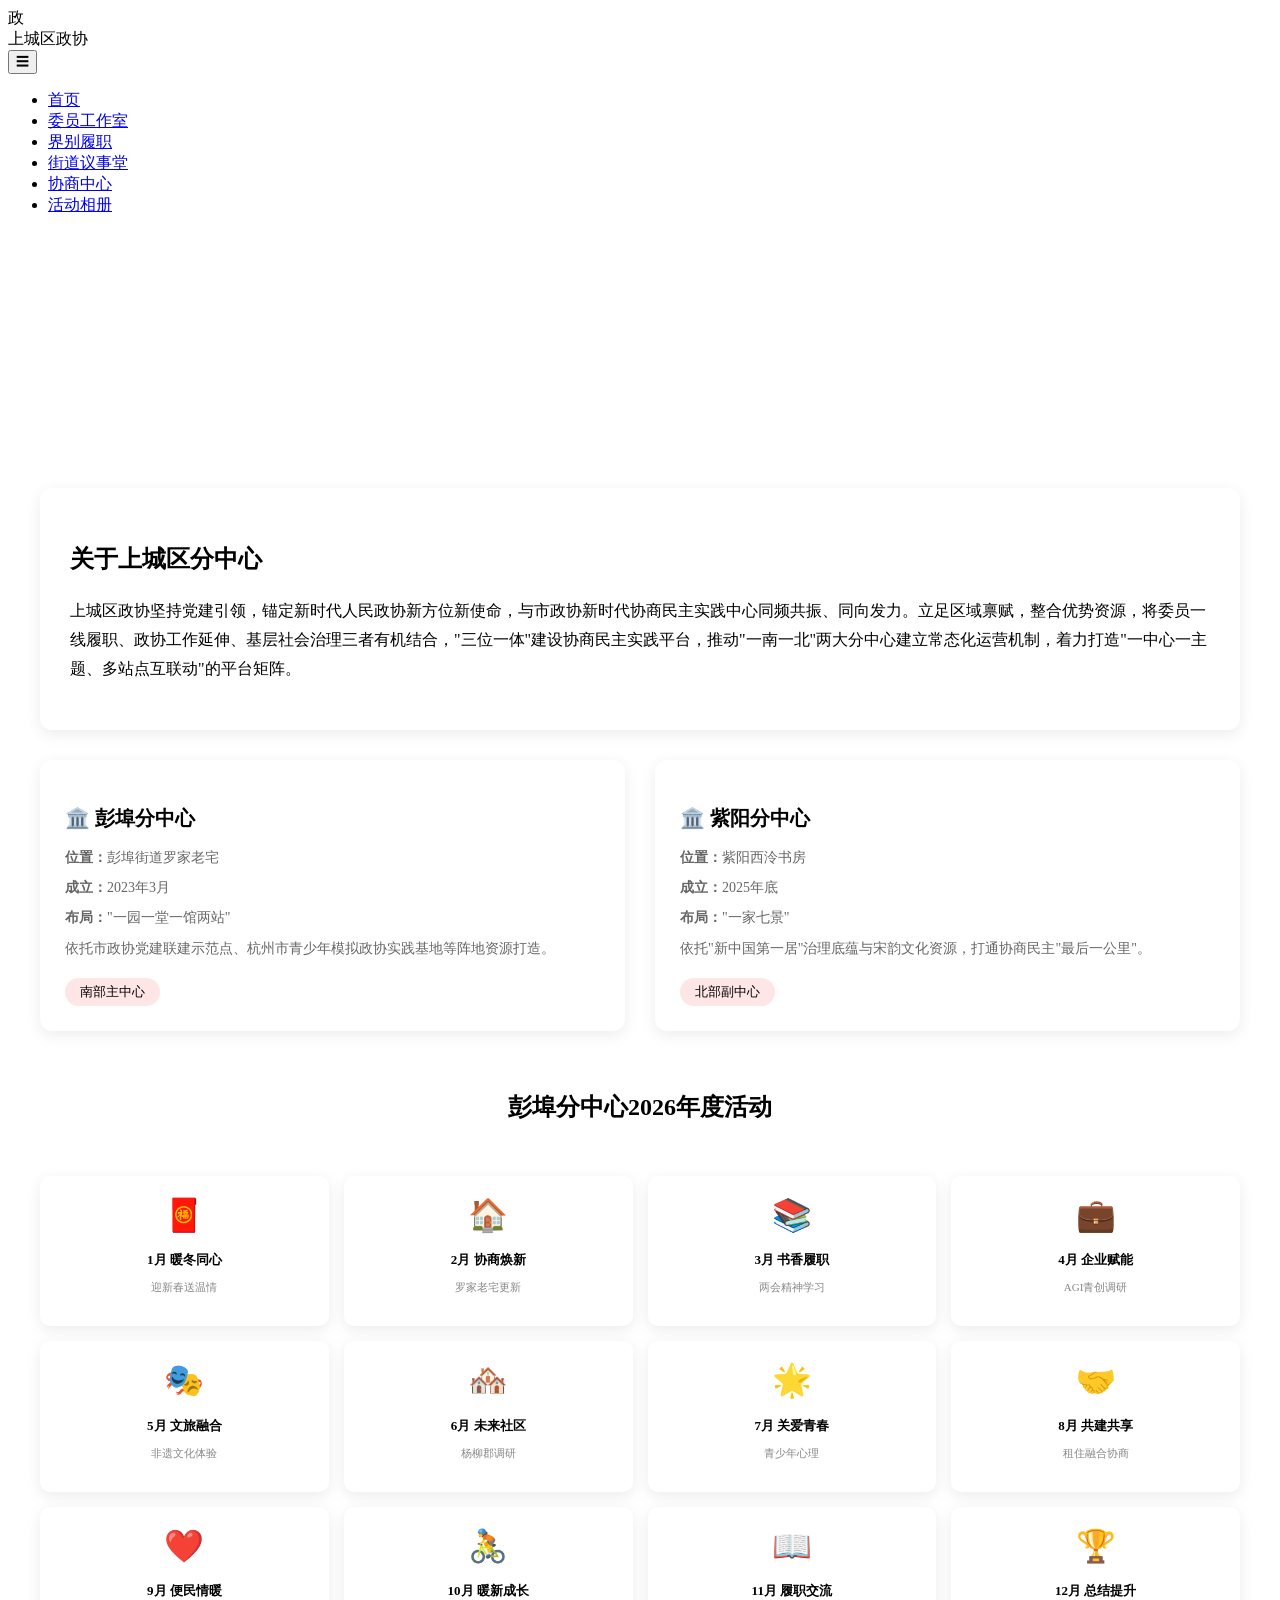
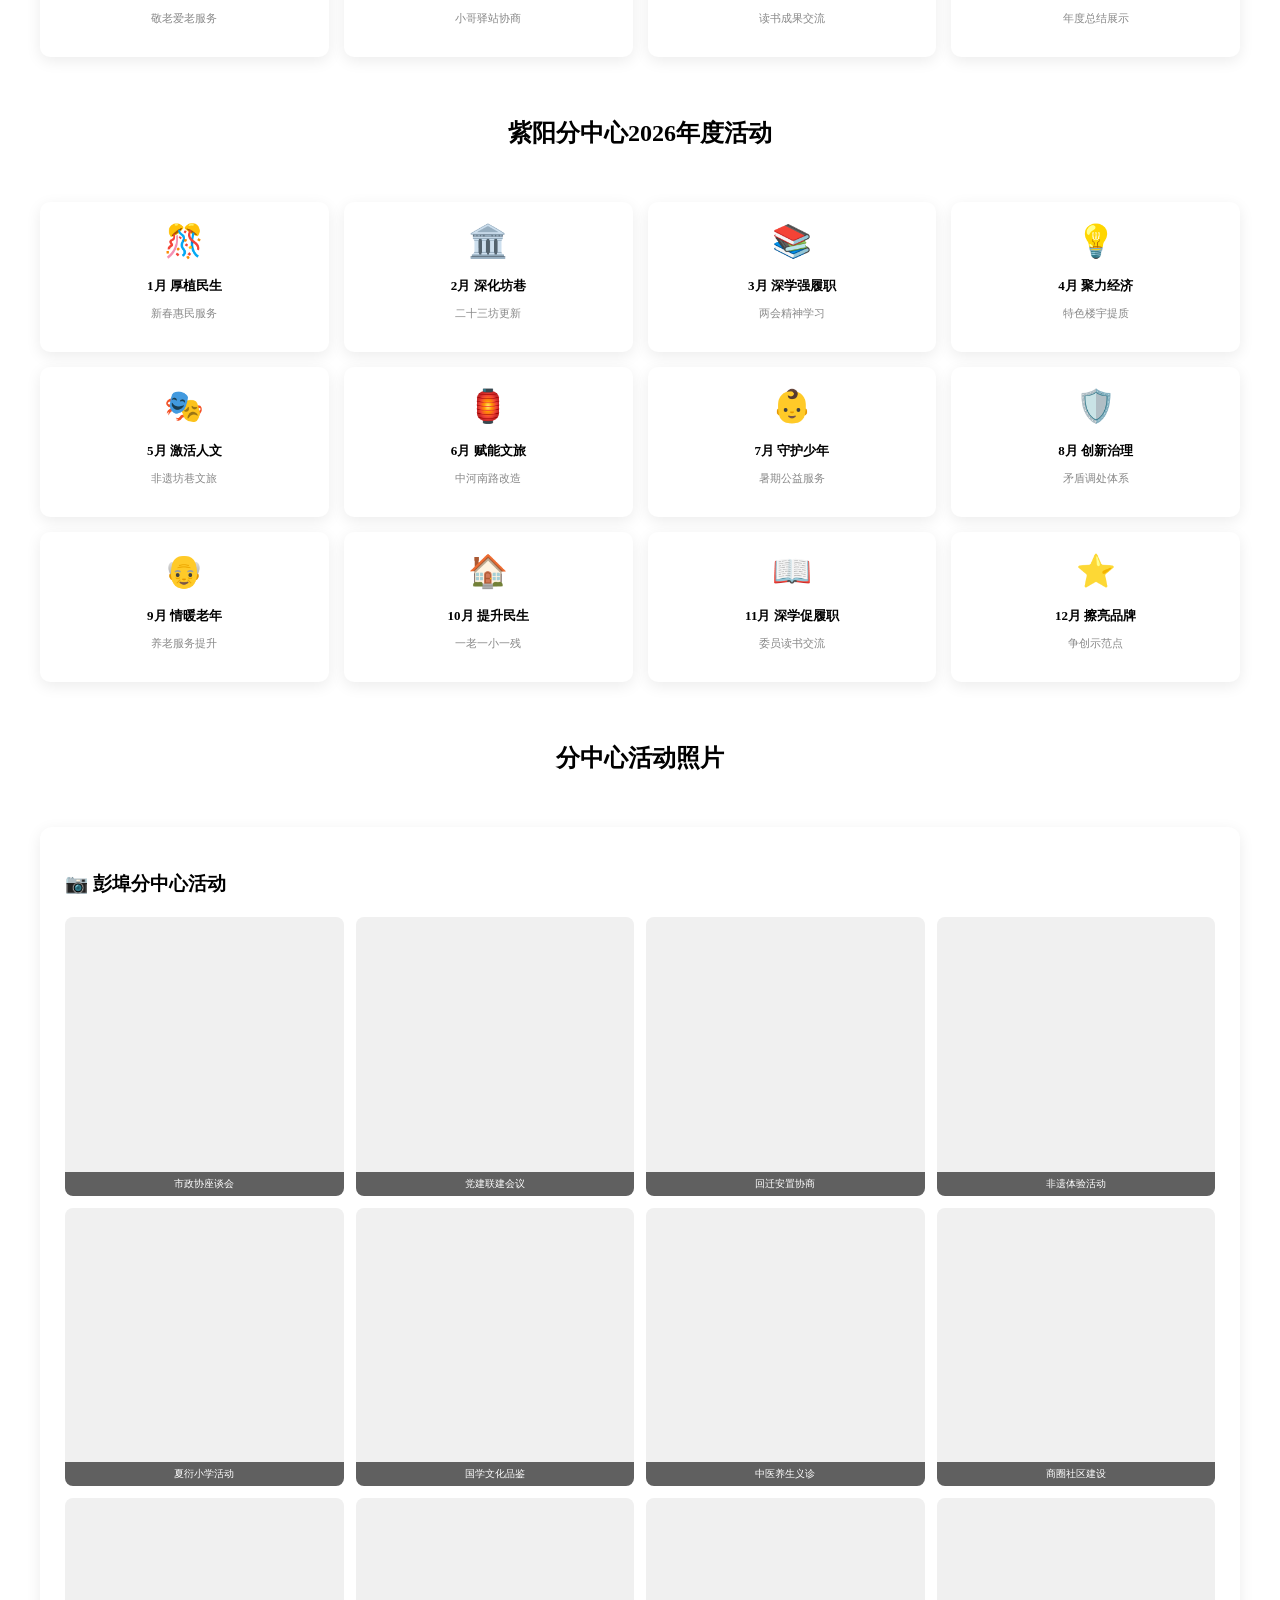
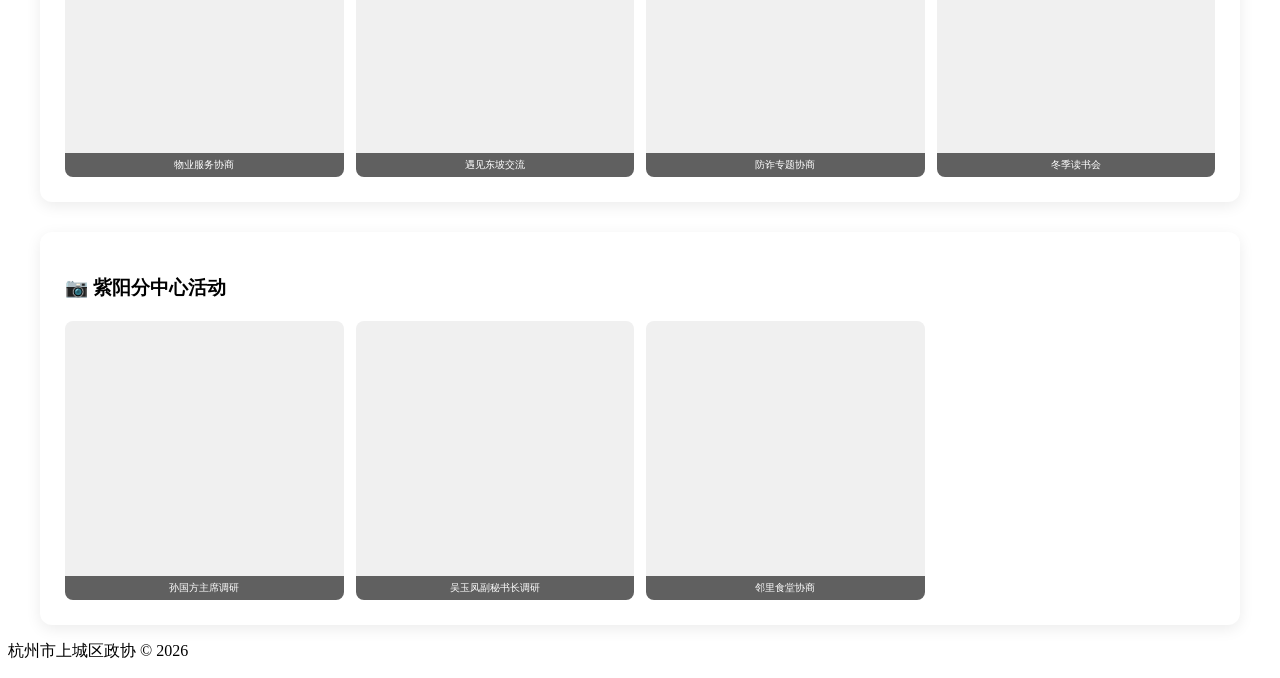
==== center.html @ 24c56306 "Add center.html" ====
<!DOCTYPE html>
<html lang="zh-CN">
<head>
    <meta charset="UTF-8">
    <meta name="viewport" content="width=device-width, initial-scale=1.0">
    <title>协商民主实践中心 - 上城区政协</title>
    <link rel="stylesheet" href="./css/style.css">
    <style>
        .page-header { background: linear-gradient(135deg, var(--primary-red) 0%, #c41e3a 100%); color: #fff; padding: 50px 0; text-align: center; }
        .page-header h1 { font-size: 36px; margin-bottom: 10px; }
        .page-header p { font-size: 16px; opacity: 0.9; }
        .center-intro { background: #fff; border-radius: 12px; padding: 30px; margin: 30px 0; box-shadow: 0 4px 15px rgba(0,0,0,0.08); line-height: 1.8; }
        .two-centers { display: grid; grid-template-columns: repeat(2, 1fr); gap: 30px; margin: 30px 0; }
        .center-card { background: #fff; border-radius: 12px; overflow: hidden; box-shadow: 0 4px 15px rgba(0,0,0,0.08); }
        .center-card img { width: 100%; height: 220px; object-fit: cover; background: #f0f0f0; }
        .center-card .info { padding: 25px; }
        .center-card h3 { color: var(--primary-red); font-size: 20px; margin-bottom: 15px; }
        .center-card p { color: #666; font-size: 14px; margin: 8px 0; line-height: 1.6; }
        .center-card .tag { display: inline-block; background: #ffe6e6; color: var(--primary-red); padding: 5px 15px; border-radius: 15px; font-size: 13px; margin-top: 10px; }
        .section-title { text-align: center; margin: 40px 0 25px; }
        .section-title h2 { color: var(--primary-red); font-size: 24px; display: inline-block; padding-bottom: 8px; border-bottom: 3px solid var(--primary-red); }
        .activity-grid { display: grid; grid-template-columns: repeat(4, 1fr); gap: 15px; }
        .activity-card { background: #fff; border-radius: 10px; padding: 20px; text-align: center; box-shadow: 0 4px 15px rgba(0,0,0,0.08); transition: transform 0.3s; }
        .activity-card:hover { transform: translateY(-5px); }
        .activity-card .emoji { font-size: 32px; margin-bottom: 10px; }
        .activity-card h4 { color: var(--primary-red); font-size: 13px; margin-bottom: 8px; }
        .activity-card p { color: #888; font-size: 11px; }
        .photo-wall { background: #fff; border-radius: 12px; padding: 25px; box-shadow: 0 4px 15px rgba(0,0,0,0.08); }
        .photo-wall h3 { color: var(--primary-red); margin-bottom: 20px; }
        .photo-grid { display: grid; grid-template-columns: repeat(4, 1fr); gap: 12px; }
        .photo-item { border-radius: 8px; overflow: hidden; aspect-ratio: 1; cursor: pointer; background: #f0f0f0; position: relative; }
        .photo-item img { width: 100%; height: 100%; object-fit: cover; transition: transform 0.3s; }
        .photo-item:hover img { transform: scale(1.1); }
        .photo-item span { display: block; padding: 5px; background: rgba(0,0,0,0.6); color: #fff; font-size: 10px; text-align: center; position: absolute; bottom: 0; left: 0; right: 0; }
        @media(max-width: 900px) { .two-centers, .activity-grid, .photo-grid { grid-template-columns: repeat(2, 1fr); } }
        @media(max-width: 600px) { .two-centers, .activity-grid, .photo-grid { grid-template-columns: 1fr; } }
    </style>
</head>
<body>
    <header class="header">
        <div class="nav-container">
            <div class="logo"><div class="logo-icon">政</div><span>上城区政协</span></div>
            <button class="menu-toggle" onclick="toggleMenu()">☰</button>
            <ul class="nav-links" id="navLinks">
                <li><a href="./index.html">首页</a></li>
                <li><a href="./studios.html">委员工作室</a></li>
                <li><a href="./circles.html">界别履职</a></li>
                <li><a href="./streets.html">街道议事堂</a></li>
                <li><a href="./center.html" class="active">协商中心</a></li>
                <li><a href="./gallery.html">活动相册</a></li>
            </ul>
        </div>
    </header>

    <div class="page-header">
        <h1>新时代协商民主实践中心</h1>
        <p>"一南一北"两大分中心 · 常态化运营机制</p>
    </div>

    <main class="container" style="max-width: 1200px; margin: 0 auto; padding: 0 20px;">
        <div class="center-intro">
            <h2 style="color:var(--primary-red);margin-bottom:15px;">关于上城区分中心</h2>
            <p>上城区政协坚持党建引领，锚定新时代人民政协新方位新使命，与市政协新时代协商民主实践中心同频共振、同向发力。立足区域禀赋，整合优势资源，将委员一线履职、政协工作延伸、基层社会治理三者有机结合，"三位一体"建设协商民主实践平台，推动"一南一北"两大分中心建立常态化运营机制，着力打造"一中心一主题、多站点互联动"的平台矩阵。</p>
        </div>

        <div class="two-centers">
            <div class="center-card">
                <img src="./images/center/pengbu/彭埠4-彭埠街道委员小组开展非遗体验活动.webp" alt="彭埠分中心" onerror="this.style.display='none'">
                <div class="info">
                    <h3>🏛️ 彭埠分中心</h3>
                    <p><strong>位置：</strong>彭埠街道罗家老宅</p>
                    <p><strong>成立：</strong>2023年3月</p>
                    <p><strong>布局：</strong>"一园一堂一馆两站"</p>
                    <p>依托市政协党建联建示范点、杭州市青少年模拟政协实践基地等阵地资源打造。</p>
                    <span class="tag">南部主中心</span>
                </div>
            </div>
            <div class="center-card">
                <img src="./images/center/ziyang/紫阳1-区政协孙国方主席赴紫阳分中心调研.webp" alt="紫阳分中心" onerror="this.style.display='none'">
                <div class="info">
                    <h3>🏛️ 紫阳分中心</h3>
                    <p><strong>位置：</strong>紫阳西泠书房</p>
                    <p><strong>成立：</strong>2025年底</p>
                    <p><strong>布局：</strong>"一家七景"</p>
                    <p>依托"新中国第一居"治理底蕴与宋韵文化资源，打通协商民主"最后一公里"。</p>
                    <span class="tag">北部副中心</span>
                </div>
            </div>
        </div>

        <div class="section-title">
            <h2>彭埠分中心2026年度活动</h2>
        </div>
        <div class="activity-grid">
            <div class="activity-card"><div class="emoji">🧧</div><h4>1月 暖冬同心</h4><p>迎新春送温情</p></div>
            <div class="activity-card"><div class="emoji">🏠</div><h4>2月 协商焕新</h4><p>罗家老宅更新</p></div>
            <div class="activity-card"><div class="emoji">📚</div><h4>3月 书香履职</h4><p>两会精神学习</p></div>
            <div class="activity-card"><div class="emoji">💼</div><h4>4月 企业赋能</h4><p>AGI青创调研</p></div>
            <div class="activity-card"><div class="emoji">🎭</div><h4>5月 文旅融合</h4><p>非遗文化体验</p></div>
            <div class="activity-card"><div class="emoji">🏘️</div><h4>6月 未来社区</h4><p>杨柳郡调研</p></div>
            <div class="activity-card"><div class="emoji">🌟</div><h4>7月 关爱青春</h4><p>青少年心理</p></div>
            <div class="activity-card"><div class="emoji">🤝</div><h4>8月 共建共享</h4><p>租住融合协商</p></div>
            <div class="activity-card"><div class="emoji">❤️</div><h4>9月 便民情暖</h4><p>敬老爱老服务</p></div>
            <div class="activity-card"><div class="emoji">🚴</div><h4>10月 暖新成长</h4><p>小哥驿站协商</p></div>
            <div class="activity-card"><div class="emoji">📖</div><h4>11月 履职交流</h4><p>读书成果交流</p></div>
            <div class="activity-card"><div class="emoji">🏆</div><h4>12月 总结提升</h4><p>年度总结展示</p></div>
        </div>

        <div class="section-title">
            <h2>紫阳分中心2026年度活动</h2>
        </div>
        <div class="activity-grid">
            <div class="activity-card"><div class="emoji">🎊</div><h4>1月 厚植民生</h4><p>新春惠民服务</p></div>
            <div class="activity-card"><div class="emoji">🏛️</div><h4>2月 深化坊巷</h4><p>二十三坊更新</p></div>
            <div class="activity-card"><div class="emoji">📚</div><h4>3月 深学强履职</h4><p>两会精神学习</p></div>
            <div class="activity-card"><div class="emoji">💡</div><h4>4月 聚力经济</h4><p>特色楼宇提质</p></div>
            <div class="activity-card"><div class="emoji">🎭</div><h4>5月 激活人文</h4><p>非遗坊巷文旅</p></div>
            <div class="activity-card"><div class="emoji">🏮</div><h4>6月 赋能文旅</h4><p>中河南路改造</p></div>
            <div class="activity-card"><div class="emoji">👶</div><h4>7月 守护少年</h4><p>暑期公益服务</p></div>
            <div class="activity-card"><div class="emoji">🛡️</div><h4>8月 创新治理</h4><p>矛盾调处体系</p></div>
            <div class="activity-card"><div class="emoji">👴</div><h4>9月 情暖老年</h4><p>养老服务提升</p></div>
            <div class="activity-card"><div class="emoji">🏠</div><h4>10月 提升民生</h4><p>一老一小一残</p></div>
            <div class="activity-card"><div class="emoji">📖</div><h4>11月 深学促履职</h4><p>委员读书交流</p></div>
            <div class="activity-card"><div class="emoji">⭐</div><h4>12月 擦亮品牌</h4><p>争创示范点</p></div>
        </div>

        <div class="section-title">
            <h2>分中心活动照片</h2>
        </div>
        <div class="photo-wall">
            <h3>📷 彭埠分中心活动</h3>
            <div class="photo-grid" id="pengbuPhotos"></div>
        </div>
        <div class="photo-wall" style="margin-top:30px;">
            <h3>📷 紫阳分中心活动</h3>
            <div class="photo-grid" id="ziyangPhotos"></div>
        </div>
    </main>

    <div id="previewModal" style="display:none; position:fixed; top:0; left:0; right:0; bottom:0; background:rgba(0,0,0,0.9); z-index:2000; justify-content:center; align-items:center;" onclick="closePreview()">
        <span style="position:absolute; top:20px; right:30px; color:#fff; font-size:40px; cursor:pointer;">&times;</span>
        <img id="previewImg" style="max-width:90%; max-height:90%; border-radius:8px;">
        <p id="previewText" style="position:absolute; bottom:30px; left:50%; transform:translateX(-50%); color:#fff; font-size:16px; text-align:center;"></p>
    </div>

    <footer class="footer"><p>杭州市上城区政协 © 2026</p></footer>

    <script>
        function toggleMenu(){document.getElementById('navLinks').classList.toggle('show');}
        
        const pengbuPhotos = [
            {src:"./images/center/pengbu/彭埠1-市政协新时代协商民主实践中心矩阵建设座谈会在实践中心上城区分中心召开，市政协毛溪浩副主席参加.webp", title:"市政协座谈会"},
            {src:"./images/center/pengbu/彭埠2-市区街三级政协党建联建工作会议在彭埠分中心召开.webp", title:"党建联建会议"},
            {src:"./images/center/pengbu/彭埠3-彭埠街道委员小组开展A圆梦安居，助力街道回迁安置A民生议事堂专题协商.webp", title:"回迁安置协商"},
            {src:"./images/center/pengbu/彭埠4-彭埠街道委员小组开展非遗体验活动.webp", title:"非遗体验活动"},
            {src:"./images/center/pengbu/彭埠5-联盟单位夏衍小学开展棋类比赛.webp", title:"夏衍小学活动"},
            {src:"./images/center/pengbu/彭埠6-妇联界别举办国学文化品鉴暨界别调研总结会.webp", title:"国学文化品鉴"},
            {src:"./images/center/pengbu/彭埠7-共青团、青联界别，工商联界别，科技、科协界别和彭埠街道委员小组联合举办中医养生专题讲座及义诊服务活动.webp", title:"中医养生义诊"},
            {src:"./images/center/pengbu/彭埠8-湖滨街道委员小组开展A助推商圈社区建设A民生议事堂活动.webp", title:"商圈社区建设"},
            {src:"./images/center/pengbu/彭埠9-清波街道委员小组、无党派界别开展清波街道老旧小区物业服务A质价双提A议事协商活动.webp", title:"物业服务协商"},
            {src:"./images/center/pengbu/彭埠10-小营街道委员小组举办A遇见东坡A交流会.webp", title:"遇见东坡交流"},
            {src:"./images/center/pengbu/彭埠11-望江街道委员小组开展A普及全民金融知识增强百姓防诈意识A专题协商活动.webp", title:"防诈专题协商"},
            {src:"./images/center/pengbu/彭埠12-南星街道委员小组携手特邀界别举办A赓续历史之文脉，建言服务为民生A冬季读书会及专题协商会.webp", title:"冬季读书会"}
        ];
        
        const ziyangPhotos = [
            {src:"./images/center/ziyang/紫阳1-区政协孙国方主席赴紫阳分中心调研.webp", title:"孙国方主席调研"},
            {src:"./images/center/ziyang/紫阳2-市政协吴玉凤副秘书长调研紫阳分中心建设工作.webp", title:"吴玉凤副秘书长调研"},
            {src:"./images/center/ziyang/紫阳3-紫阳上羊实践点开展A推动邻里食堂智能化A专题协商会.webp", title:"邻里食堂协商"}
        ];
        
        document.getElementById('pengbuPhotos').innerHTML = pengbuPhotos.map(p => `
            <div class="photo-item" onclick="previewImage('${p.src}', '${p.title}')">
                <img src="${p.src}" alt="${p.title}" onerror="this.style.display='none'">
                <span>${p.title}</span>
            </div>
        `).join('');
        
        document.getElementById('ziyangPhotos').innerHTML = ziyangPhotos.map(p => `
            <div class="photo-item" onclick="previewImage('${p.src}', '${p.title}')">
                <img src="${p.src}" alt="${p.title}" onerror="this.style.display='none'">
                <span>${p.title}</span>
            </div>
        `).join('');
        
        function previewImage(src, title) {
            document.getElementById('previewImg').src = src;
            document.getElementById('previewText').textContent = title;
            document.getElementById('previewModal').style.display = 'flex';
        }
        
        function closePreview() {
            document.getElementById('previewModal').style.display = 'none';
        }
    </script>
</body>
</html>
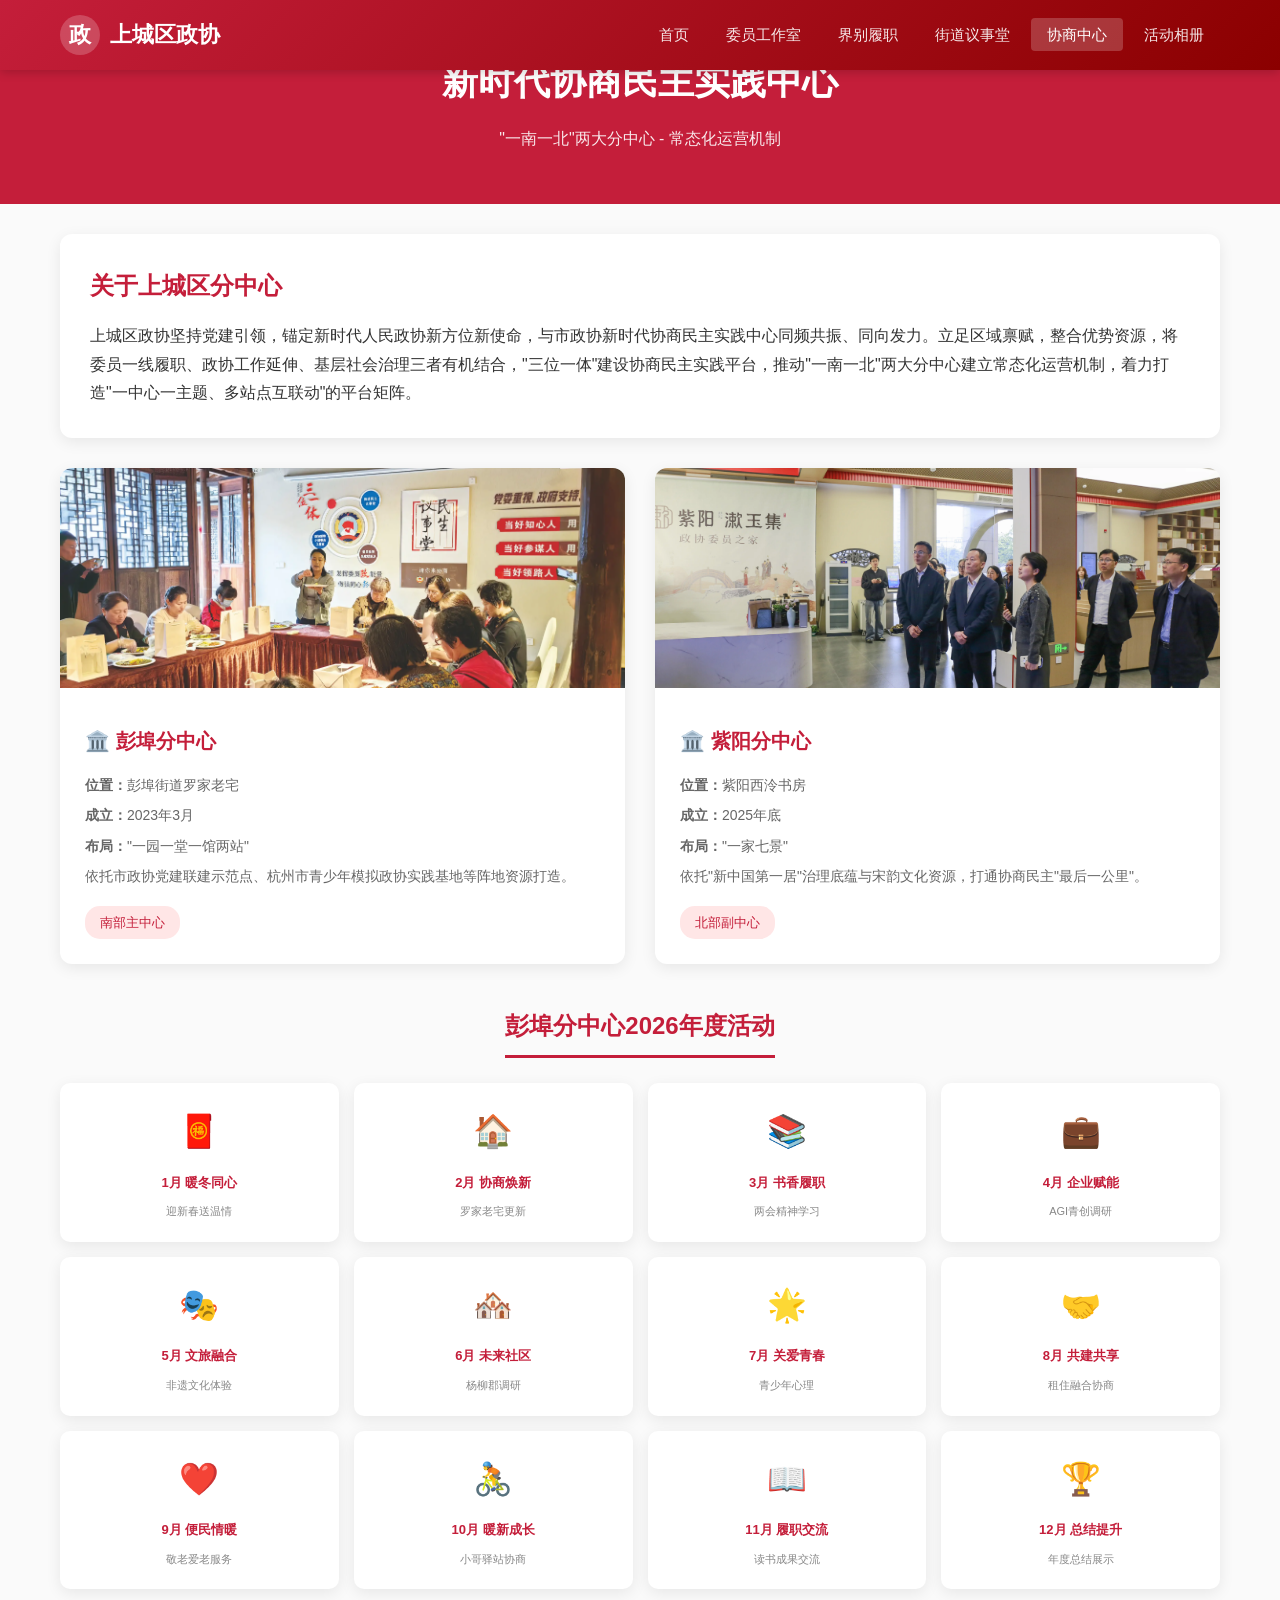
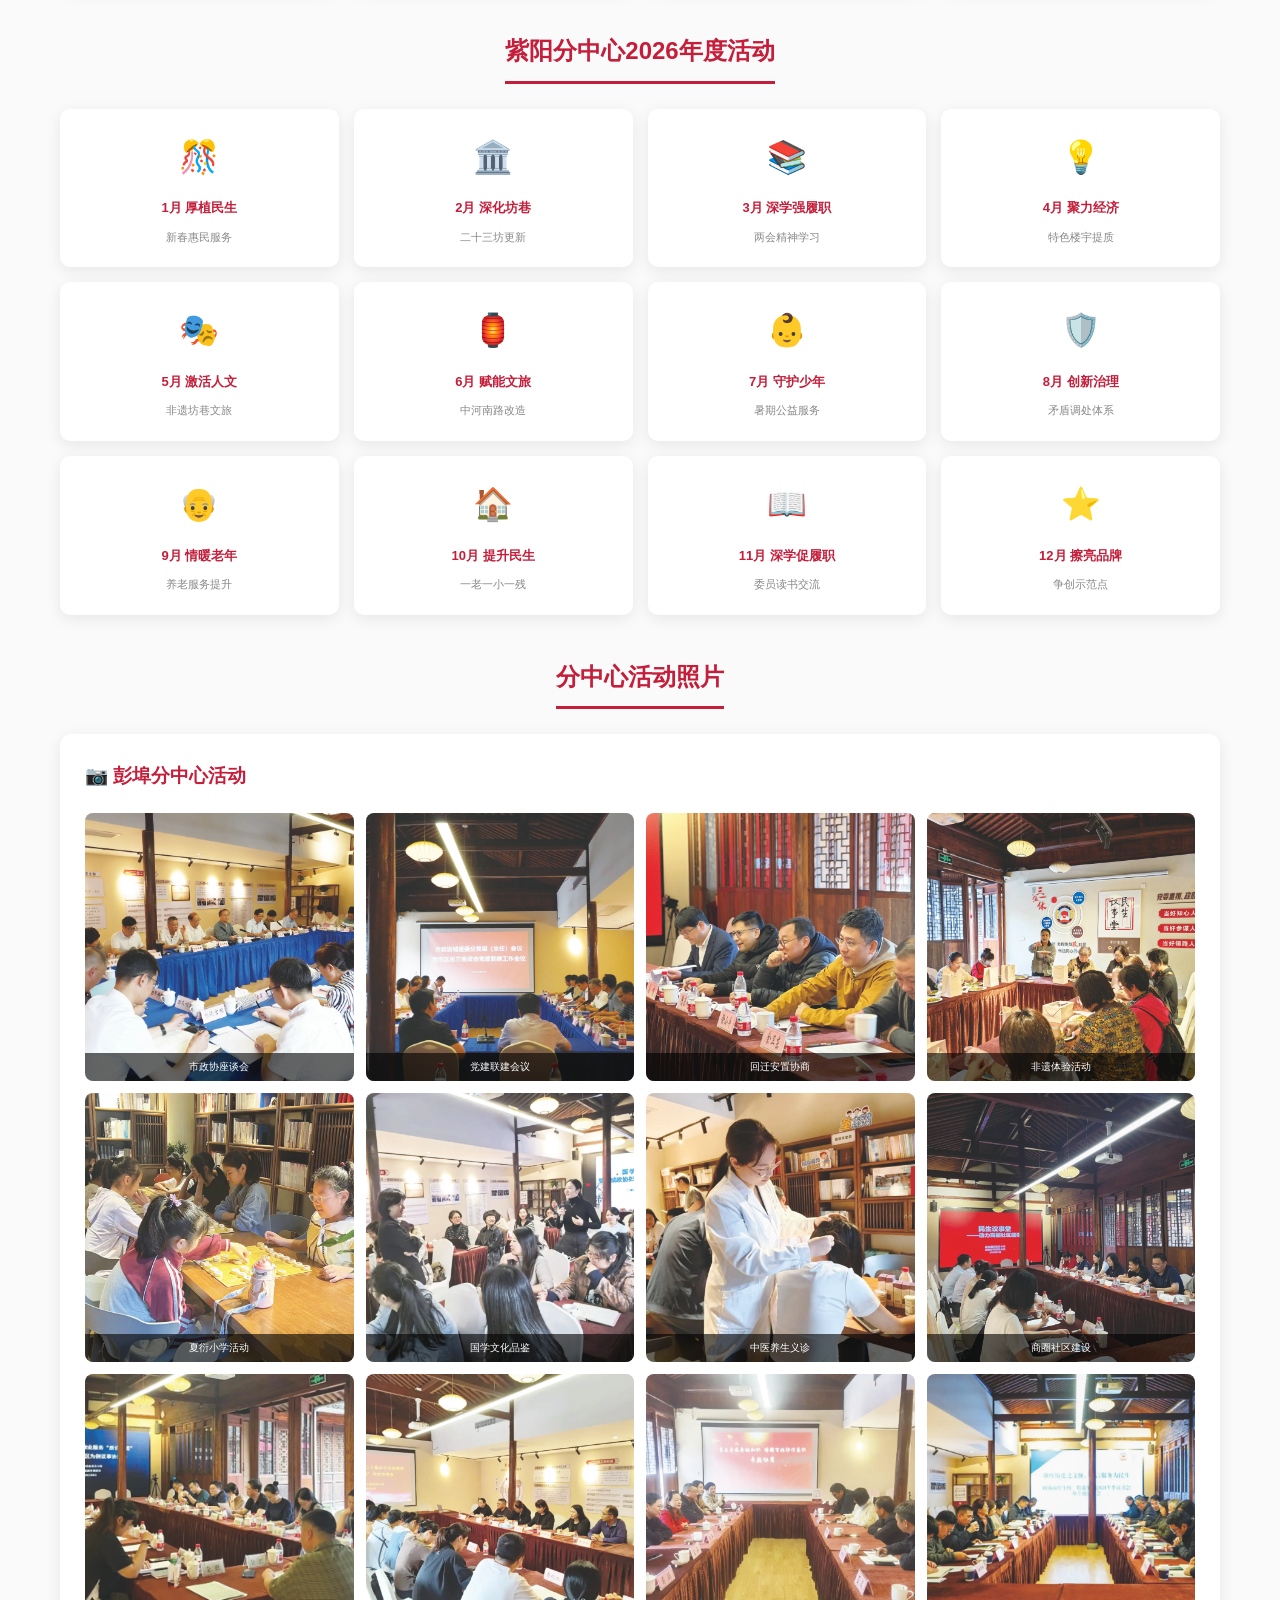
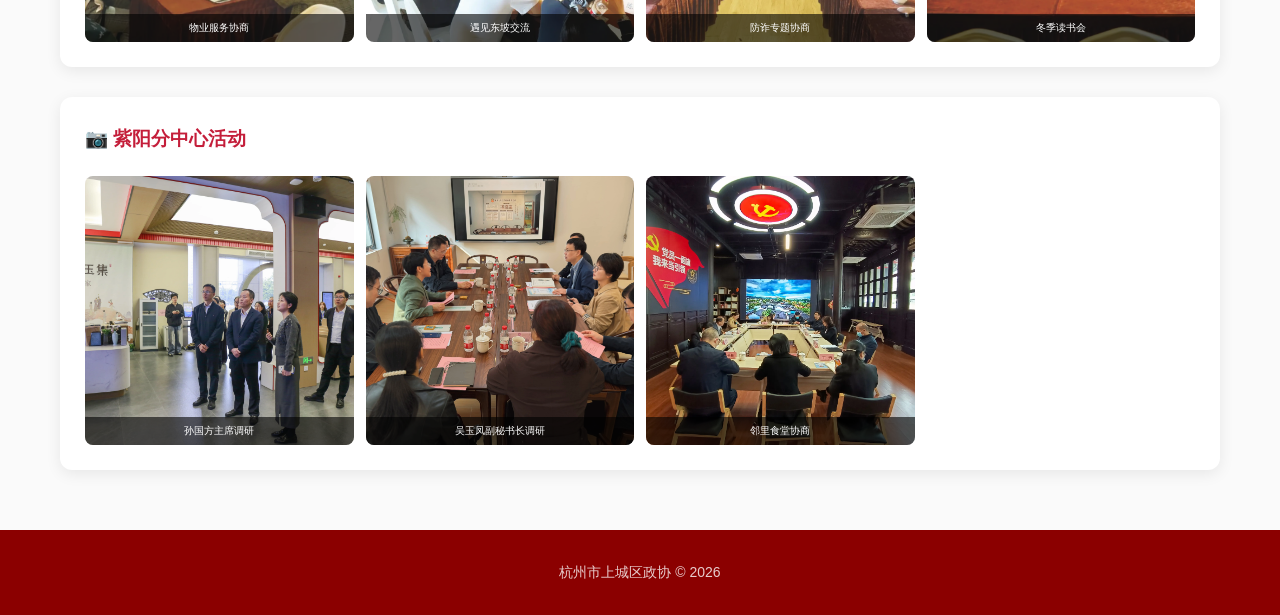
==== commit d1cb822c: "?????????" ====
--- a/center.html
+++ b/center.html
@@ -1,4 +1,4 @@
-<!DOCTYPE html>
+﻿<!DOCTYPE html>
 <html lang="zh-CN">
 <head>
     <meta charset="UTF-8">
@@ -54,7 +54,7 @@
 
     <div class="page-header">
         <h1>新时代协商民主实践中心</h1>
-        <p>"一南一北"两大分中心 · 常态化运营机制</p>
+        <p>"一南一北"两大分中心 - 常态化运营机制</p>
     </div>
 
     <main class="container" style="max-width: 1200px; margin: 0 auto; padding: 0 20px;">
@@ -195,3 +195,4 @@
     </script>
 </body>
 </html>
+
--- a/css/style.css
+++ b/css/style.css
@@ -0,0 +1,423 @@
+/* 上城区政协委员履职平台 - 统一样式 */
+:root {
+    --primary-red: #C41E3A;
+    --dark-red: #8B0000;
+    --light-red: #FFE4E1;
+    --gold: #DAA520;
+    --bg-light: #FAFAFA;
+    --text-dark: #333;
+    --text-gray: #666;
+}
+
+* {
+    margin: 0;
+    padding: 0;
+    box-sizing: border-box;
+}
+
+body {
+    font-family: "Microsoft YaHei", "PingFang SC", sans-serif;
+    color: var(--text-dark);
+    background: var(--bg-light);
+    line-height: 1.8;
+}
+
+/* 导航栏 */
+.header {
+    background: linear-gradient(135deg, var(--primary-red) 0%, var(--dark-red) 100%);
+    position: fixed;
+    top: 0;
+    left: 0;
+    right: 0;
+    z-index: 1000;
+    box-shadow: 0 2px 10px rgba(0,0,0,0.2);
+}
+
+.nav-container {
+    max-width: 1200px;
+    margin: 0 auto;
+    display: flex;
+    align-items: center;
+    justify-content: space-between;
+    padding: 0 20px;
+    height: 70px;
+}
+
+.logo {
+    color: #fff;
+    font-size: 22px;
+    font-weight: bold;
+    display: flex;
+    align-items: center;
+    gap: 10px;
+}
+
+.logo-icon {
+    width: 40px;
+    height: 40px;
+    background: rgba(255,255,255,0.2);
+    border-radius: 50%;
+    display: flex;
+    align-items: center;
+    justify-content: center;
+}
+
+.nav-links {
+    display: flex;
+    gap: 5px;
+    list-style: none;
+}
+
+.nav-links a {
+    color: rgba(255,255,255,0.9);
+    text-decoration: none;
+    padding: 8px 16px;
+    border-radius: 4px;
+    font-size: 15px;
+    transition: all 0.3s;
+}
+
+.nav-links a:hover,
+.nav-links a.active {
+    background: rgba(255,255,255,0.2);
+    color: #fff;
+}
+
+/* 移动端菜单 */
+.menu-toggle {
+    display: none;
+    background: none;
+    border: none;
+    color: #fff;
+    font-size: 28px;
+    cursor: pointer;
+}
+
+/* 主内容 */
+.main-content {
+    margin-top: 70px;
+    min-height: calc(100vh - 70px);
+}
+
+/* 页面标题区 */
+.page-header {
+    background: linear-gradient(135deg, var(--primary-red) 0%, var(--dark-red) 100%);
+    color: #fff;
+    padding: 60px 20px;
+    text-align: center;
+}
+
+.page-header h1 {
+    font-size: 36px;
+    margin-bottom: 10px;
+}
+
+.page-header p {
+    font-size: 16px;
+    opacity: 0.9;
+}
+
+/* 内容容器 */
+.container {
+    max-width: 1200px;
+    margin: 0 auto;
+    padding: 40px 20px;
+}
+
+/* 统计卡片 */
+.stats-grid {
+    display: grid;
+    grid-template-columns: repeat(4, 1fr);
+    gap: 20px;
+    margin-bottom: 40px;
+}
+
+.stat-card {
+    background: #fff;
+    border-radius: 12px;
+    padding: 30px 20px;
+    text-align: center;
+    box-shadow: 0 4px 15px rgba(0,0,0,0.08);
+    border-top: 4px solid var(--primary-red);
+}
+
+.stat-card .number {
+    font-size: 42px;
+    font-weight: bold;
+    color: var(--primary-red);
+}
+
+.stat-card .label {
+    color: var(--text-gray);
+    font-size: 14px;
+    margin-top: 5px;
+}
+
+/* 卡片网格 */
+.card-grid {
+    display: grid;
+    grid-template-columns: repeat(3, 1fr);
+    gap: 24px;
+}
+
+.card {
+    background: #fff;
+    border-radius: 12px;
+    overflow: hidden;
+    box-shadow: 0 4px 15px rgba(0,0,0,0.08);
+    transition: transform 0.3s, box-shadow 0.3s;
+}
+
+.card:hover {
+    transform: translateY(-5px);
+    box-shadow: 0 8px 25px rgba(0,0,0,0.12);
+}
+
+.card-img {
+    width: 100%;
+    height: 180px;
+    object-fit: cover;
+    background: linear-gradient(135deg, #f0f0f0 0%, #e0e0e0 100%);
+}
+
+.card-img.placeholder {
+    display: flex;
+    align-items: center;
+    justify-content: center;
+    font-size: 48px;
+    color: #ccc;
+}
+
+.card-body {
+    padding: 20px;
+}
+
+.card-body h3 {
+    font-size: 18px;
+    color: var(--primary-red);
+    margin-bottom: 8px;
+}
+
+.card-body .leader {
+    font-size: 14px;
+    color: var(--text-gray);
+    margin-bottom: 5px;
+}
+
+.card-body .address {
+    font-size: 13px;
+    color: #999;
+}
+
+.card-body p {
+    font-size: 14px;
+    color: var(--text-gray);
+    margin-top: 10px;
+}
+
+/* 列表样式 */
+.list-section {
+    background: #fff;
+    border-radius: 12px;
+    padding: 30px;
+    margin-bottom: 30px;
+    box-shadow: 0 4px 15px rgba(0,0,0,0.08);
+}
+
+.list-section h2 {
+    color: var(--primary-red);
+    font-size: 22px;
+    margin-bottom: 20px;
+    padding-bottom: 10px;
+    border-bottom: 2px solid var(--light-red);
+    display: flex;
+    align-items: center;
+    gap: 10px;
+}
+
+.activity-list {
+    list-style: none;
+}
+
+.activity-list li {
+    padding: 15px 0;
+    border-bottom: 1px solid #eee;
+    display: flex;
+    align-items: flex-start;
+    gap: 15px;
+}
+
+.activity-list li:last-child {
+    border-bottom: none;
+}
+
+.activity-icon {
+    width: 40px;
+    height: 40px;
+    background: var(--light-red);
+    border-radius: 8px;
+    display: flex;
+    align-items: center;
+    justify-content: center;
+    flex-shrink: 0;
+    color: var(--primary-red);
+    font-size: 18px;
+}
+
+.activity-content {
+    flex: 1;
+}
+
+.activity-content h4 {
+    font-size: 16px;
+    color: var(--text-dark);
+    margin-bottom: 5px;
+}
+
+.activity-content p {
+    font-size: 14px;
+    color: var(--text-gray);
+}
+
+.activity-month {
+    background: var(--primary-red);
+    color: #fff;
+    padding: 4px 12px;
+    border-radius: 20px;
+    font-size: 12px;
+    white-space: nowrap;
+}
+
+/* 两栏布局 */
+.two-col {
+    display: grid;
+    grid-template-columns: 1fr 1fr;
+    gap: 30px;
+}
+
+.intro-box {
+    background: #fff;
+    border-radius: 12px;
+    overflow: hidden;
+    box-shadow: 0 4px 15px rgba(0,0,0,0.08);
+}
+
+.intro-box img {
+    width: 100%;
+    height: 200px;
+    object-fit: cover;
+}
+
+.intro-box .content {
+    padding: 25px;
+}
+
+.intro-box h3 {
+    color: var(--primary-red);
+    font-size: 20px;
+    margin-bottom: 15px;
+}
+
+.intro-box p {
+    font-size: 15px;
+    color: var(--text-gray);
+    line-height: 1.8;
+}
+
+/* 相册网格 */
+.gallery-grid {
+    display: grid;
+    grid-template-columns: repeat(4, 1fr);
+    gap: 15px;
+}
+
+.gallery-item {
+    position: relative;
+    border-radius: 10px;
+    overflow: hidden;
+    aspect-ratio: 1;
+    cursor: pointer;
+}
+
+.gallery-item img {
+    width: 100%;
+    height: 100%;
+    object-fit: cover;
+    transition: transform 0.3s;
+}
+
+.gallery-item:hover img {
+    transform: scale(1.1);
+}
+
+.gallery-item .overlay {
+    position: absolute;
+    bottom: 0;
+    left: 0;
+    right: 0;
+    background: linear-gradient(transparent, rgba(0,0,0,0.7));
+    padding: 30px 10px 10px;
+    color: #fff;
+    font-size: 13px;
+}
+
+/* 底部 */
+.footer {
+    background: var(--dark-red);
+    color: #fff;
+    text-align: center;
+    padding: 30px 20px;
+    margin-top: 60px;
+}
+
+.footer p {
+    opacity: 0.8;
+    font-size: 14px;
+}
+
+/* 响应式 */
+@media (max-width: 992px) {
+    .stats-grid {
+        grid-template-columns: repeat(2, 1fr);
+    }
+    .card-grid {
+        grid-template-columns: repeat(2, 1fr);
+    }
+    .two-col {
+        grid-template-columns: 1fr;
+    }
+    .gallery-grid {
+        grid-template-columns: repeat(3, 1fr);
+    }
+}
+
+@media (max-width: 768px) {
+    .menu-toggle {
+        display: block;
+    }
+    .nav-links {
+        display: none;
+        position: absolute;
+        top: 70px;
+        left: 0;
+        right: 0;
+        background: var(--dark-red);
+        flex-direction: column;
+        padding: 10px;
+    }
+    .nav-links.show {
+        display: flex;
+    }
+    .stats-grid {
+        grid-template-columns: repeat(2, 1fr);
+    }
+    .card-grid {
+        grid-template-columns: 1fr;
+    }
+    .gallery-grid {
+        grid-template-columns: repeat(2, 1fr);
+    }
+    .page-header h1 {
+        font-size: 28px;
+    }
+}
